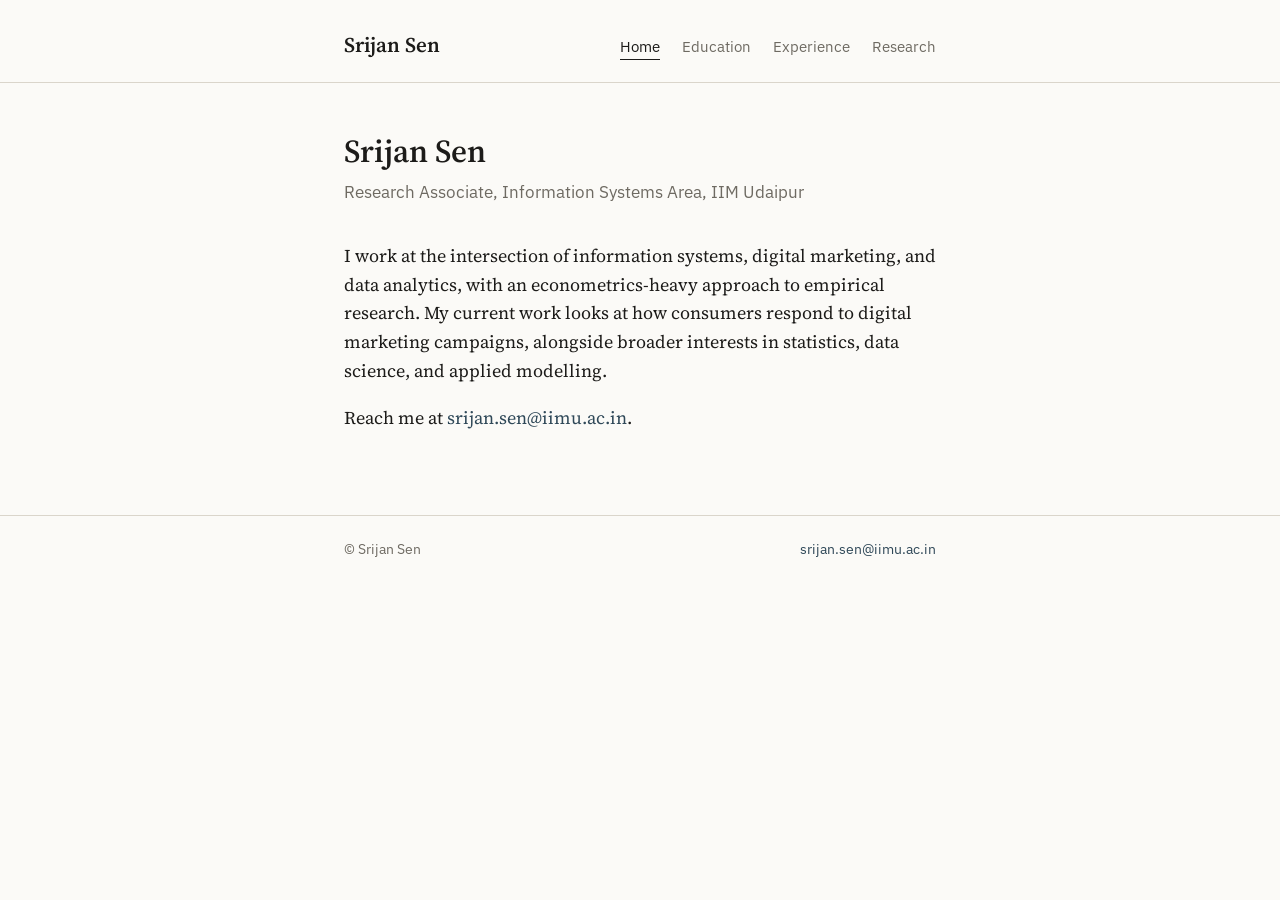
==== index.html @ 5dfbe0c3 "Add initial files" ====
<!DOCTYPE html>
<html lang="en">
<head>
<meta charset="UTF-8">
<meta name="viewport" content="width=device-width, initial-scale=1">
<title>Srijan Sen</title>
<meta name="description" content="Srijan Sen — Research Associate, Information Systems, IIM Udaipur.">
<link rel="stylesheet" href="style.css">
</head>
<body>
<header>
  <div class="wrap">
    <a class="wordmark" href="index.html">Srijan Sen</a>
    <nav>
      <a href="index.html" aria-current="page">Home</a>
      <a href="education.html">Education</a>
      <a href="experience.html">Experience</a>
      <a href="research.html">Research</a>
    </nav>
  </div>
</header>

<main>
  <div class="wrap">
    <h1>Srijan Sen</h1>
    <p class="lede">Research Associate, Information Systems Area, IIM Udaipur</p>

    <section>
      <p>I work at the intersection of information systems, digital marketing, and data analytics, with an econometrics-heavy approach to empirical research. My current work looks at how consumers respond to digital marketing campaigns, alongside broader interests in statistics, data science, and applied modelling.</p>
      <p>Reach me at <a href="mailto:srijan.sen@iimu.ac.in">srijan.sen@iimu.ac.in</a>.</p>
    </section>
  </div>
</main>

<footer>
  <div class="wrap">
    <span>&copy; Srijan Sen</span>
    <span><a href="mailto:srijan.sen@iimu.ac.in">srijan.sen@iimu.ac.in</a></span>
  </div>
</footer>
</body>
</html>
---- style.css ----
@import url('https://fonts.googleapis.com/css2?family=Source+Serif+4:ital,wght@0,400;0,600;1,400&family=IBM+Plex+Sans:wght@400;500&family=IBM+Plex+Mono:wght@400;500&display=swap');

:root {
  --paper: #fbfaf7;
  --ink: #1c1b19;
  --muted: #6e6a62;
  --line: #dad5cb;
  --accent: #2f4858;
}

* { box-sizing: border-box; }

html { -webkit-text-size-adjust: 100%; }

body {
  margin: 0;
  background: var(--paper);
  color: var(--ink);
  font-family: 'Source Serif 4', Georgia, serif;
  font-size: 18px;
  line-height: 1.6;
}

a {
  color: var(--accent);
  text-decoration: none;
  border-bottom: 1px solid transparent;
}
a:hover, a:focus-visible { border-bottom-color: var(--accent); }
a:focus-visible { outline: 2px solid var(--accent); outline-offset: 3px; }

.wrap {
  max-width: 640px;
  margin: 0 auto;
  padding: 0 24px;
}

header {
  border-bottom: 1px solid var(--line);
}
header .wrap {
  display: flex;
  align-items: baseline;
  justify-content: space-between;
  flex-wrap: wrap;
  padding-top: 28px;
  padding-bottom: 20px;
  gap: 12px 24px;
}
.wordmark {
  font-family: 'Source Serif 4', serif;
  font-size: 21px;
  font-weight: 600;
  color: var(--ink);
  border-bottom: none;
}
nav {
  font-family: 'IBM Plex Sans', sans-serif;
  font-size: 15px;
  display: flex;
  gap: 22px;
}
nav a {
  color: var(--muted);
  border-bottom: 1px solid transparent;
}
nav a:hover, nav a[aria-current="page"] {
  color: var(--ink);
  border-bottom-color: var(--ink);
}

main { padding: 48px 0 64px; }

h1 {
  font-size: 32px;
  font-weight: 600;
  margin: 0 0 8px;
  line-height: 1.25;
}
.lede {
  font-family: 'IBM Plex Sans', sans-serif;
  color: var(--muted);
  font-size: 17px;
  margin: 0 0 36px;
}

section + section { margin-top: 44px; }

.entry {
  display: grid;
  grid-template-columns: 128px 1fr;
  gap: 4px 20px;
  padding: 22px 0;
  border-top: 1px solid var(--line);
}
.entry:first-of-type { border-top: 1px solid var(--line); }
.entry .when {
  font-family: 'IBM Plex Mono', monospace;
  font-size: 13px;
  color: var(--muted);
  padding-top: 3px;
}
.entry .what { grid-column: 2; }
.entry h3 {
  font-size: 19px;
  font-weight: 600;
  margin: 0 0 3px;
}
.entry .org {
  font-family: 'IBM Plex Sans', sans-serif;
  font-size: 15px;
  color: var(--muted);
  margin: 0;
}
.entry p.desc {
  margin: 10px 0 0;
  font-size: 16px;
}
.tag {
  display: inline-block;
  font-family: 'IBM Plex Sans', sans-serif;
  font-size: 12.5px;
  color: var(--accent);
  margin-top: 10px;
}

@media (max-width: 520px) {
  .entry { grid-template-columns: 1fr; }
  .entry .when { padding-top: 0; }
  .entry .what { grid-column: 1; }
}

footer {
  border-top: 1px solid var(--line);
  font-family: 'IBM Plex Sans', sans-serif;
  font-size: 14px;
  color: var(--muted);
}
footer .wrap {
  padding: 22px 24px 40px;
  display: flex;
  justify-content: space-between;
  flex-wrap: wrap;
  gap: 8px;
}
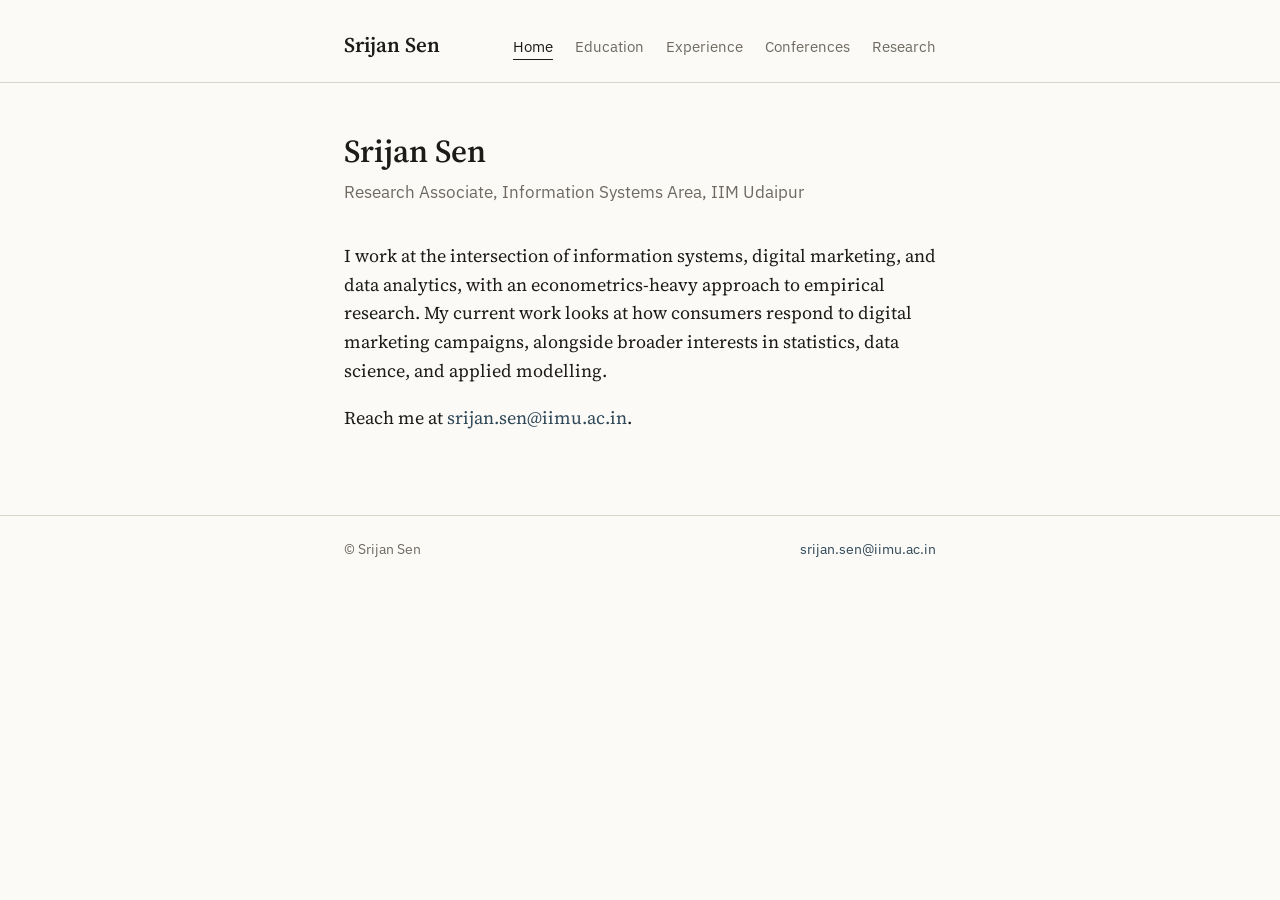
==== commit 45537f92: "Adding updated files" ====
--- a/index.html
+++ b/index.html
@@ -15,6 +15,7 @@
       <a href="index.html" aria-current="page">Home</a>
       <a href="education.html">Education</a>
       <a href="experience.html">Experience</a>
+      <a href="conferences.html">Conferences</a>
       <a href="research.html">Research</a>
     </nav>
   </div>
--- a/style.css
+++ b/style.css
@@ -123,6 +123,21 @@
   color: var(--accent);
   margin-top: 10px;
 }
+.coauthors {
+  font-family: 'IBM Plex Sans', sans-serif;
+  font-size: 14.5px;
+  font-style: italic;
+  color: var(--muted);
+  margin: 8px 0 0;
+}
+h2.section-head {
+  font-family: 'IBM Plex Sans', sans-serif;
+  font-size: 14px;
+  font-weight: 500;
+  color: var(--muted);
+  margin: 0 0 4px;
+  letter-spacing: 0.02em;
+}
 
 @media (max-width: 520px) {
   .entry { grid-template-columns: 1fr; }
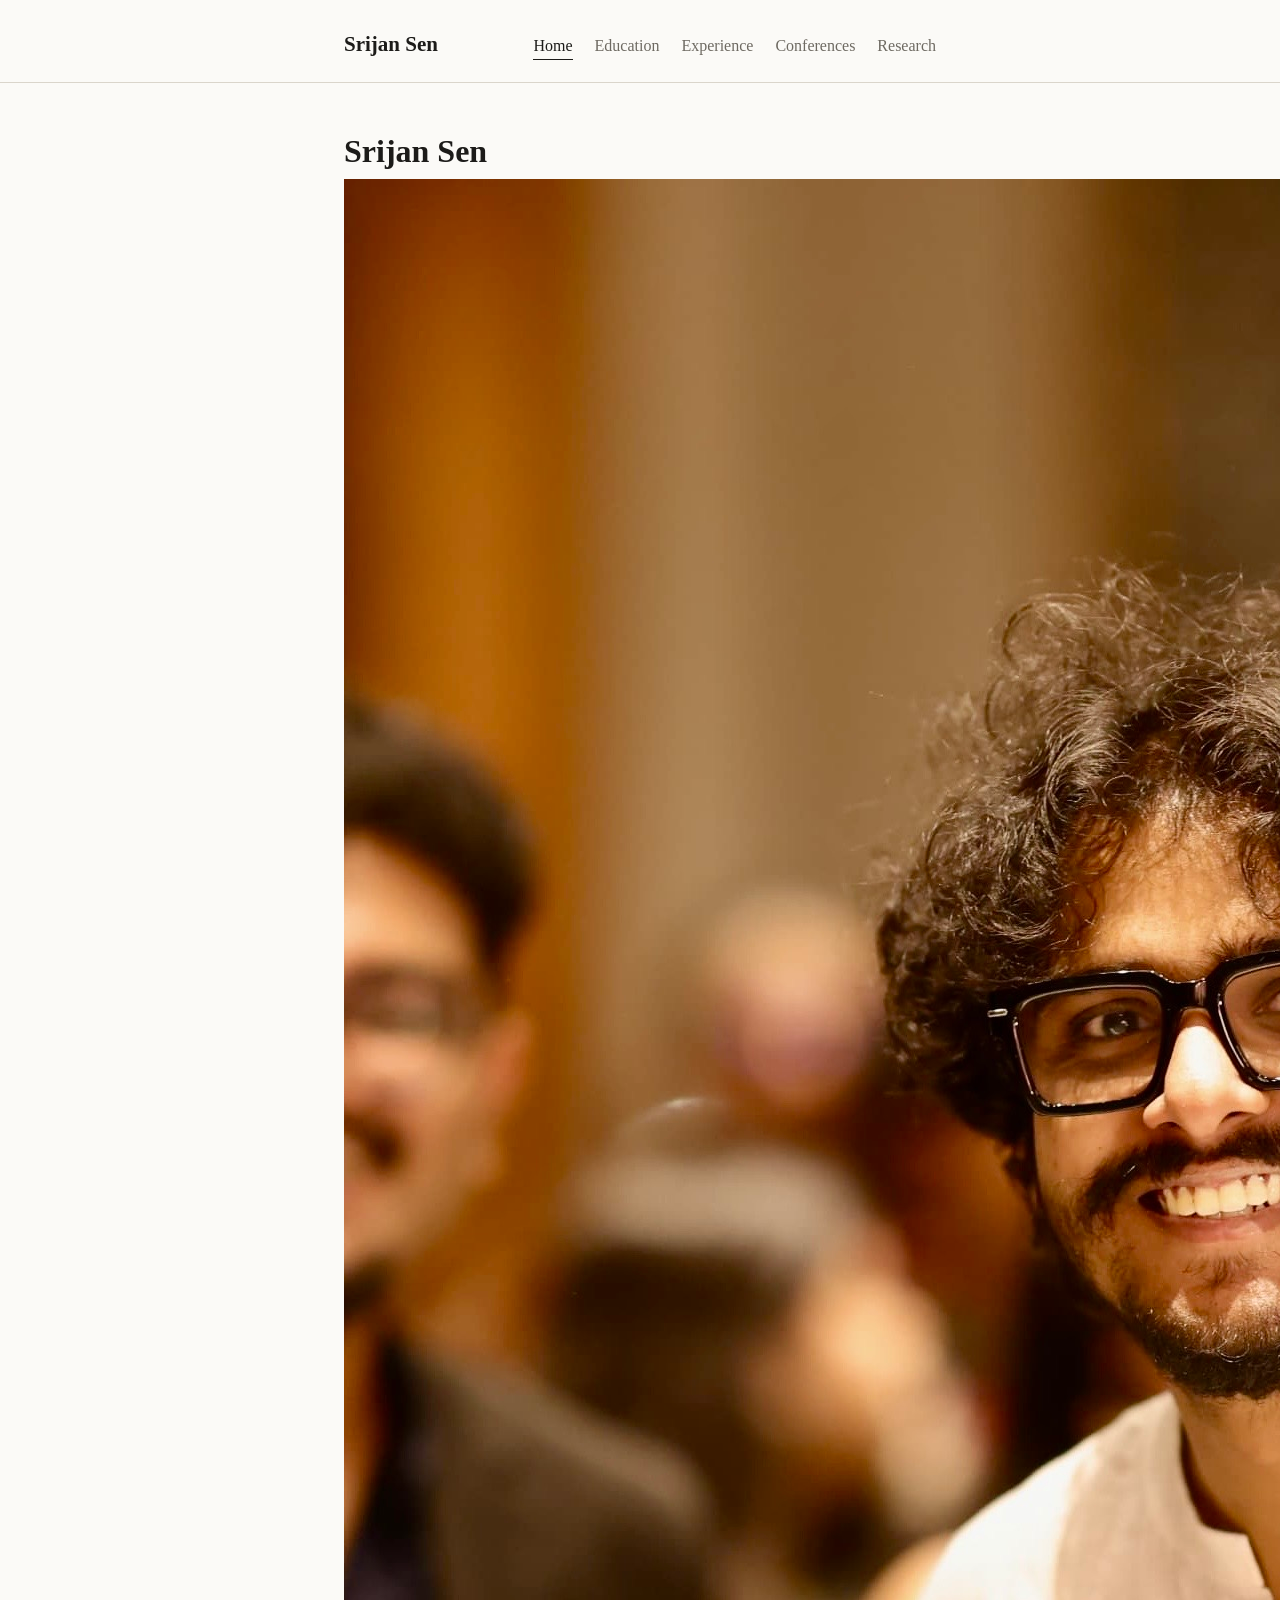
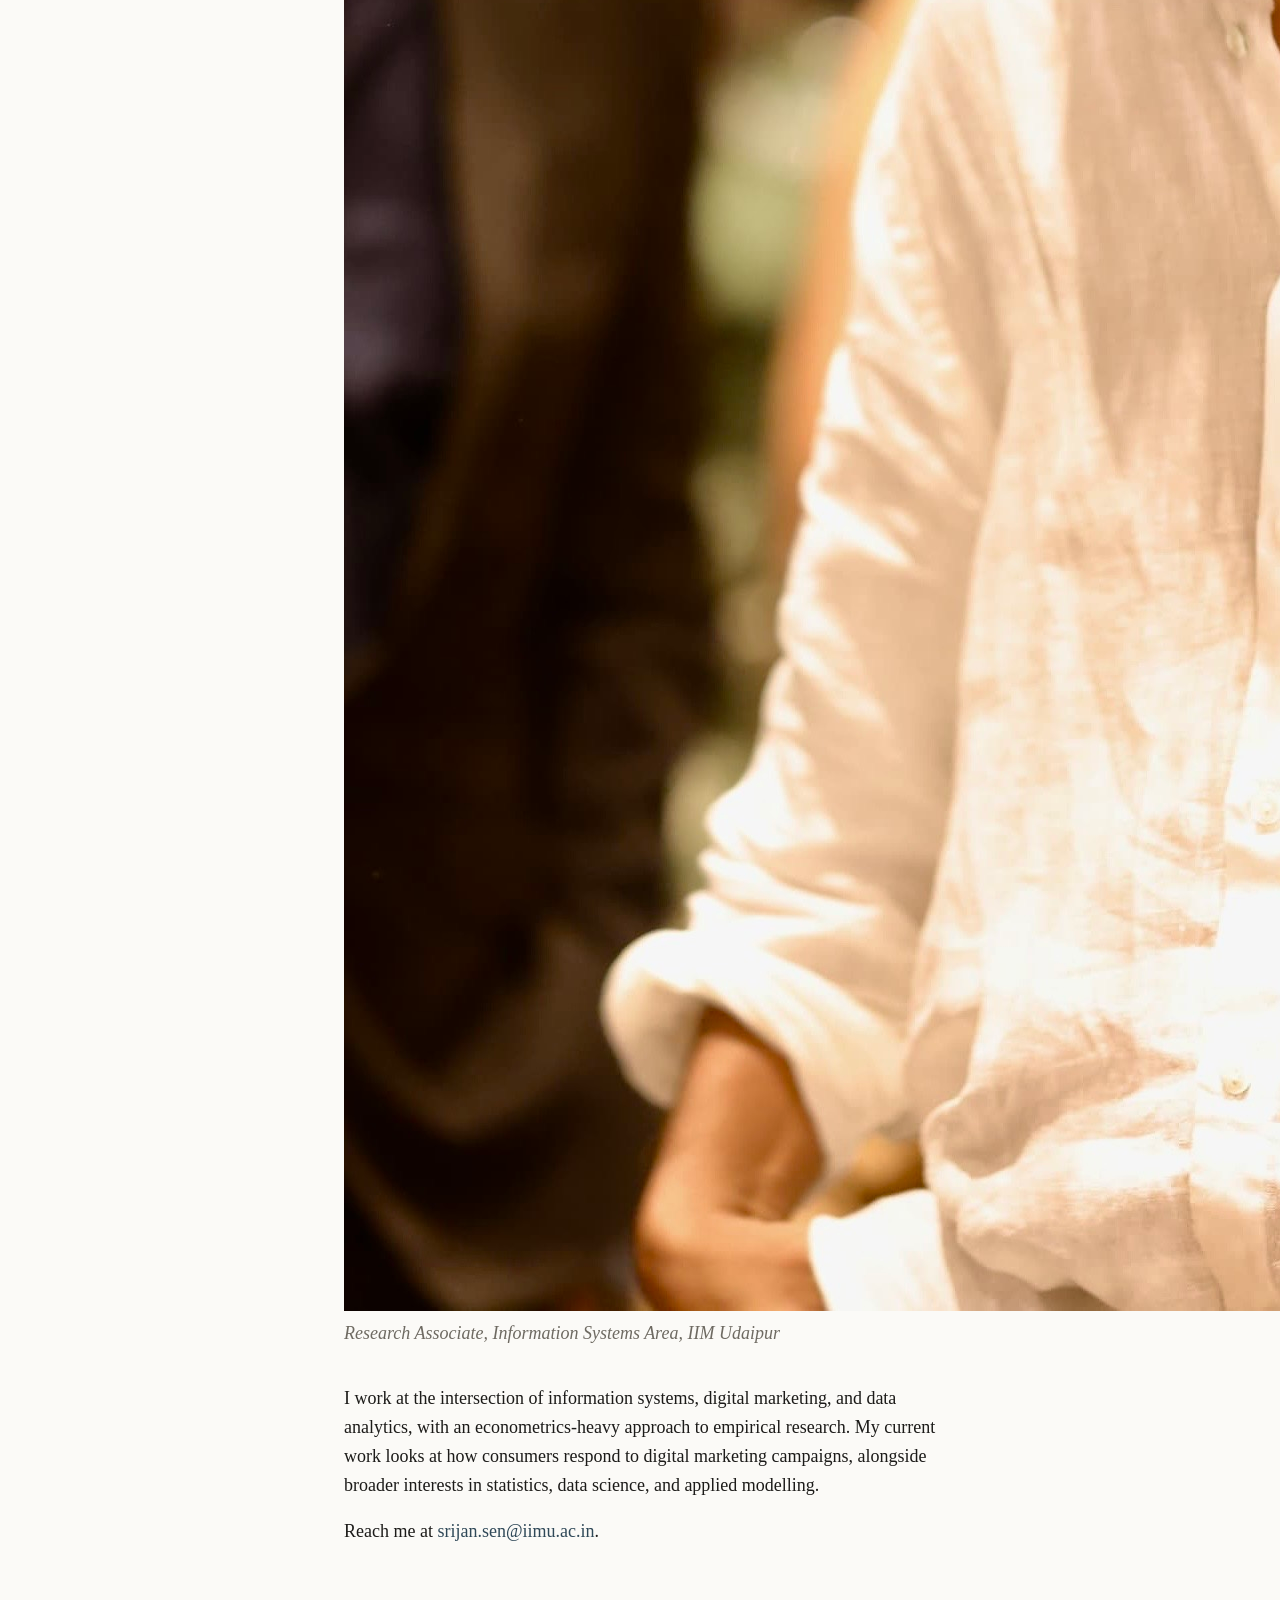
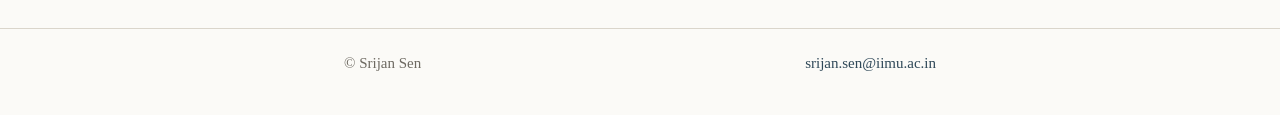
==== commit 8130fae5: "photo1 upload" ====
--- a/index.html
+++ b/index.html
@@ -24,6 +24,7 @@
 <main>
   <div class="wrap">
     <h1>Srijan Sen</h1>
+    <img class="avatar" src="7394c711-483c-497b-8432-6cd4c6ecdd30 2.jpg" alt="Srijan Sen">
     <p class="lede">Research Associate, Information Systems Area, IIM Udaipur</p>
 
     <section>
--- a/style.css
+++ b/style.css
@@ -1,11 +1,10 @@
-@import url('https://fonts.googleapis.com/css2?family=Source+Serif+4:ital,wght@0,400;0,600;1,400&family=IBM+Plex+Sans:wght@400;500&family=IBM+Plex+Mono:wght@400;500&display=swap');
-
 :root {
   --paper: #fbfaf7;
   --ink: #1c1b19;
   --muted: #6e6a62;
   --line: #dad5cb;
   --accent: #2f4858;
+  --serif: Georgia, 'Palatino Linotype', Palatino, 'Book Antiqua', 'Iowan Old Style', serif;
 }
 
 * { box-sizing: border-box; }
@@ -16,7 +15,7 @@
   margin: 0;
   background: var(--paper);
   color: var(--ink);
-  font-family: 'Source Serif 4', Georgia, serif;
+  font-family: var(--serif);
   font-size: 18px;
   line-height: 1.6;
 }
@@ -48,15 +47,15 @@
   gap: 12px 24px;
 }
 .wordmark {
-  font-family: 'Source Serif 4', serif;
+  font-family: var(--serif);
   font-size: 21px;
-  font-weight: 600;
+  font-weight: 700;
   color: var(--ink);
   border-bottom: none;
 }
 nav {
-  font-family: 'IBM Plex Sans', sans-serif;
-  font-size: 15px;
+  font-family: var(--serif);
+  font-size: 16px;
   display: flex;
   gap: 22px;
 }
@@ -72,15 +71,17 @@
 main { padding: 48px 0 64px; }
 
 h1 {
+  font-family: var(--serif);
   font-size: 32px;
-  font-weight: 600;
+  font-weight: 700;
   margin: 0 0 8px;
   line-height: 1.25;
 }
 .lede {
-  font-family: 'IBM Plex Sans', sans-serif;
+  font-family: var(--serif);
+  font-style: italic;
   color: var(--muted);
-  font-size: 17px;
+  font-size: 18px;
   margin: 0 0 36px;
 }
 
@@ -95,22 +96,31 @@
 }
 .entry:first-of-type { border-top: 1px solid var(--line); }
 .entry .when {
-  font-family: 'IBM Plex Mono', monospace;
-  font-size: 13px;
+  font-family: var(--serif);
+  font-size: 15px;
   color: var(--muted);
   padding-top: 3px;
 }
 .entry .what { grid-column: 2; }
 .entry h3 {
+  font-family: var(--serif);
   font-size: 19px;
-  font-weight: 600;
+  font-weight: 700;
   margin: 0 0 3px;
+  line-height: 1.35;
 }
 .entry .org {
-  font-family: 'IBM Plex Sans', sans-serif;
-  font-size: 15px;
+  font-family: var(--serif);
+  font-size: 16px;
   color: var(--muted);
   margin: 0;
+}
+.entry .coauthors {
+  font-family: var(--serif);
+  font-style: italic;
+  font-size: 16px;
+  color: var(--muted);
+  margin: 6px 0 0;
 }
 .entry p.desc {
   margin: 10px 0 0;
@@ -118,25 +128,19 @@
 }
 .tag {
   display: inline-block;
-  font-family: 'IBM Plex Sans', sans-serif;
-  font-size: 12.5px;
+  font-family: var(--serif);
+  font-style: italic;
+  font-size: 14px;
   color: var(--accent);
   margin-top: 10px;
 }
-.coauthors {
-  font-family: 'IBM Plex Sans', sans-serif;
-  font-size: 14.5px;
+h2.section-head {
+  font-family: var(--serif);
+  font-size: 15px;
   font-style: italic;
-  color: var(--muted);
-  margin: 8px 0 0;
-}
-h2.section-head {
-  font-family: 'IBM Plex Sans', sans-serif;
-  font-size: 14px;
-  font-weight: 500;
+  font-weight: 400;
   color: var(--muted);
   margin: 0 0 4px;
-  letter-spacing: 0.02em;
 }
 
 @media (max-width: 520px) {
@@ -147,8 +151,8 @@
 
 footer {
   border-top: 1px solid var(--line);
-  font-family: 'IBM Plex Sans', sans-serif;
-  font-size: 14px;
+  font-family: var(--serif);
+  font-size: 15px;
   color: var(--muted);
 }
 footer .wrap {
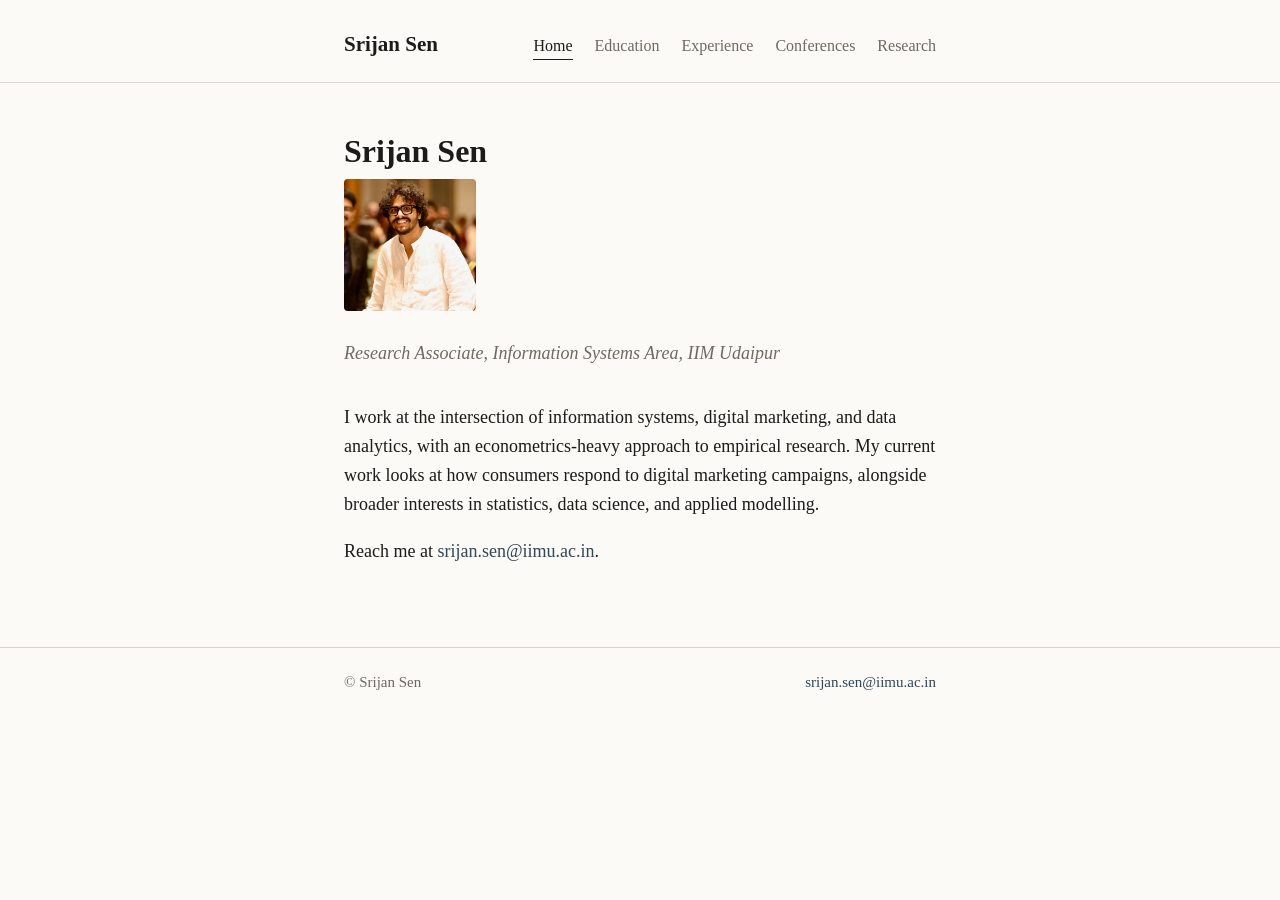
==== commit f574b32c: "Update avatar image source in index.html" ====
--- a/index.html
+++ b/index.html
@@ -24,7 +24,7 @@
 <main>
   <div class="wrap">
     <h1>Srijan Sen</h1>
-    <img class="avatar" src="7394c711-483c-497b-8432-6cd4c6ecdd30 2.jpg" alt="Srijan Sen">
+    <img class="avatar" src="photo1.jpg" alt="Srijan Sen">
     <p class="lede">Research Associate, Information Systems Area, IIM Udaipur</p>
 
     <section>
--- a/style.css
+++ b/style.css
@@ -143,6 +143,15 @@
   margin: 0 0 4px;
 }
 
+.avatar {
+  width: 132px;
+  height: 132px;
+  object-fit: cover;
+  border-radius: 4px;
+  margin: 4px 0 28px;
+  display: block;
+}
+
 @media (max-width: 520px) {
   .entry { grid-template-columns: 1fr; }
   .entry .when { padding-top: 0; }
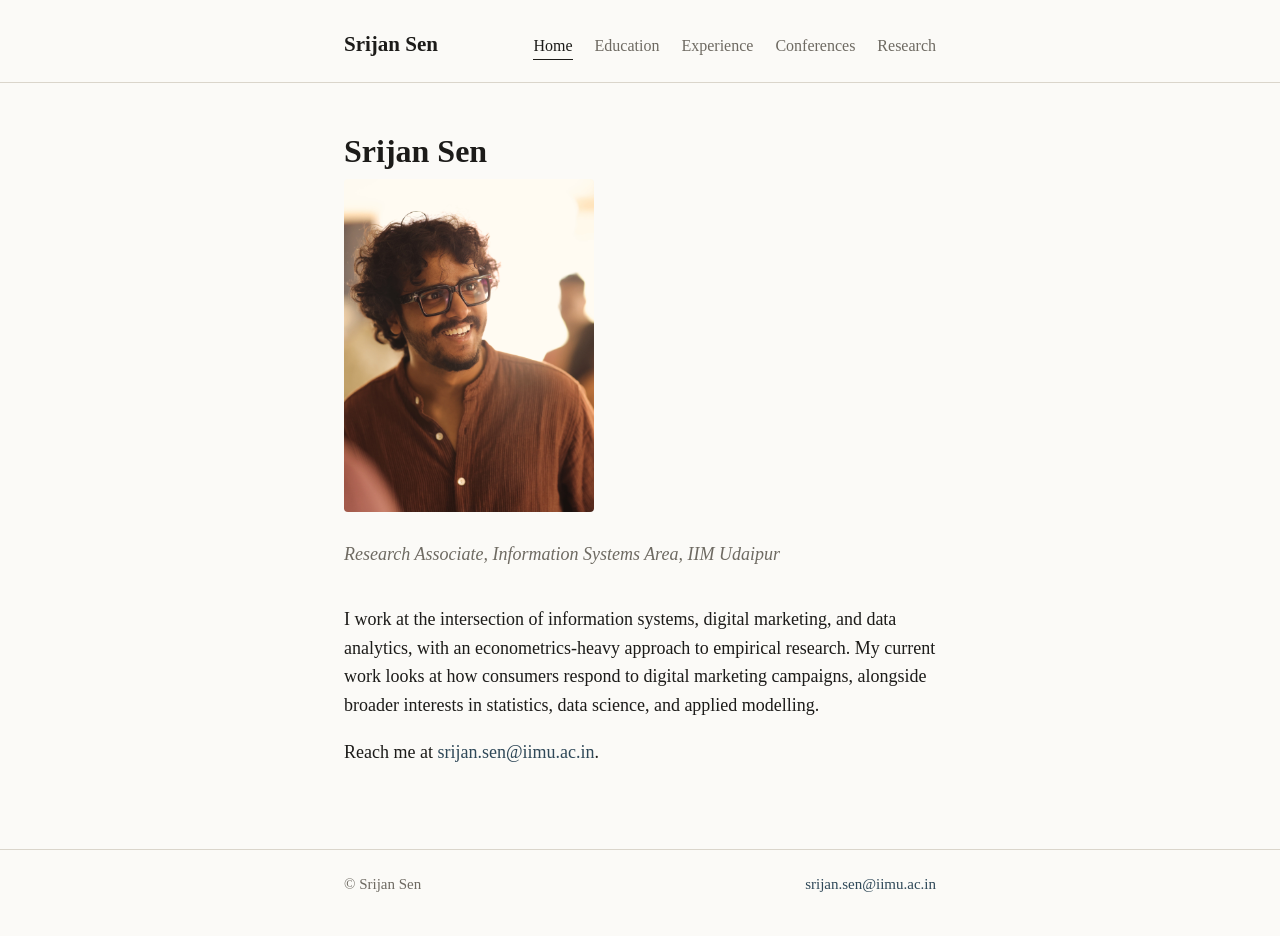
==== commit a663b246: "Update avatar image source in index.html" ====
--- a/index.html
+++ b/index.html
@@ -24,7 +24,7 @@
 <main>
   <div class="wrap">
     <h1>Srijan Sen</h1>
-    <img class="avatar" src="photo1.jpg" alt="Srijan Sen">
+    <img class="avatar" src="photo2.JPG" alt="Srijan Sen">
     <p class="lede">Research Associate, Information Systems Area, IIM Udaipur</p>
 
     <section>
--- a/style.css
+++ b/style.css
@@ -144,8 +144,8 @@
 }
 
 .avatar {
-  width: 132px;
-  height: 132px;
+  width: 250px;
+  height: auto;
   object-fit: cover;
   border-radius: 4px;
   margin: 4px 0 28px;
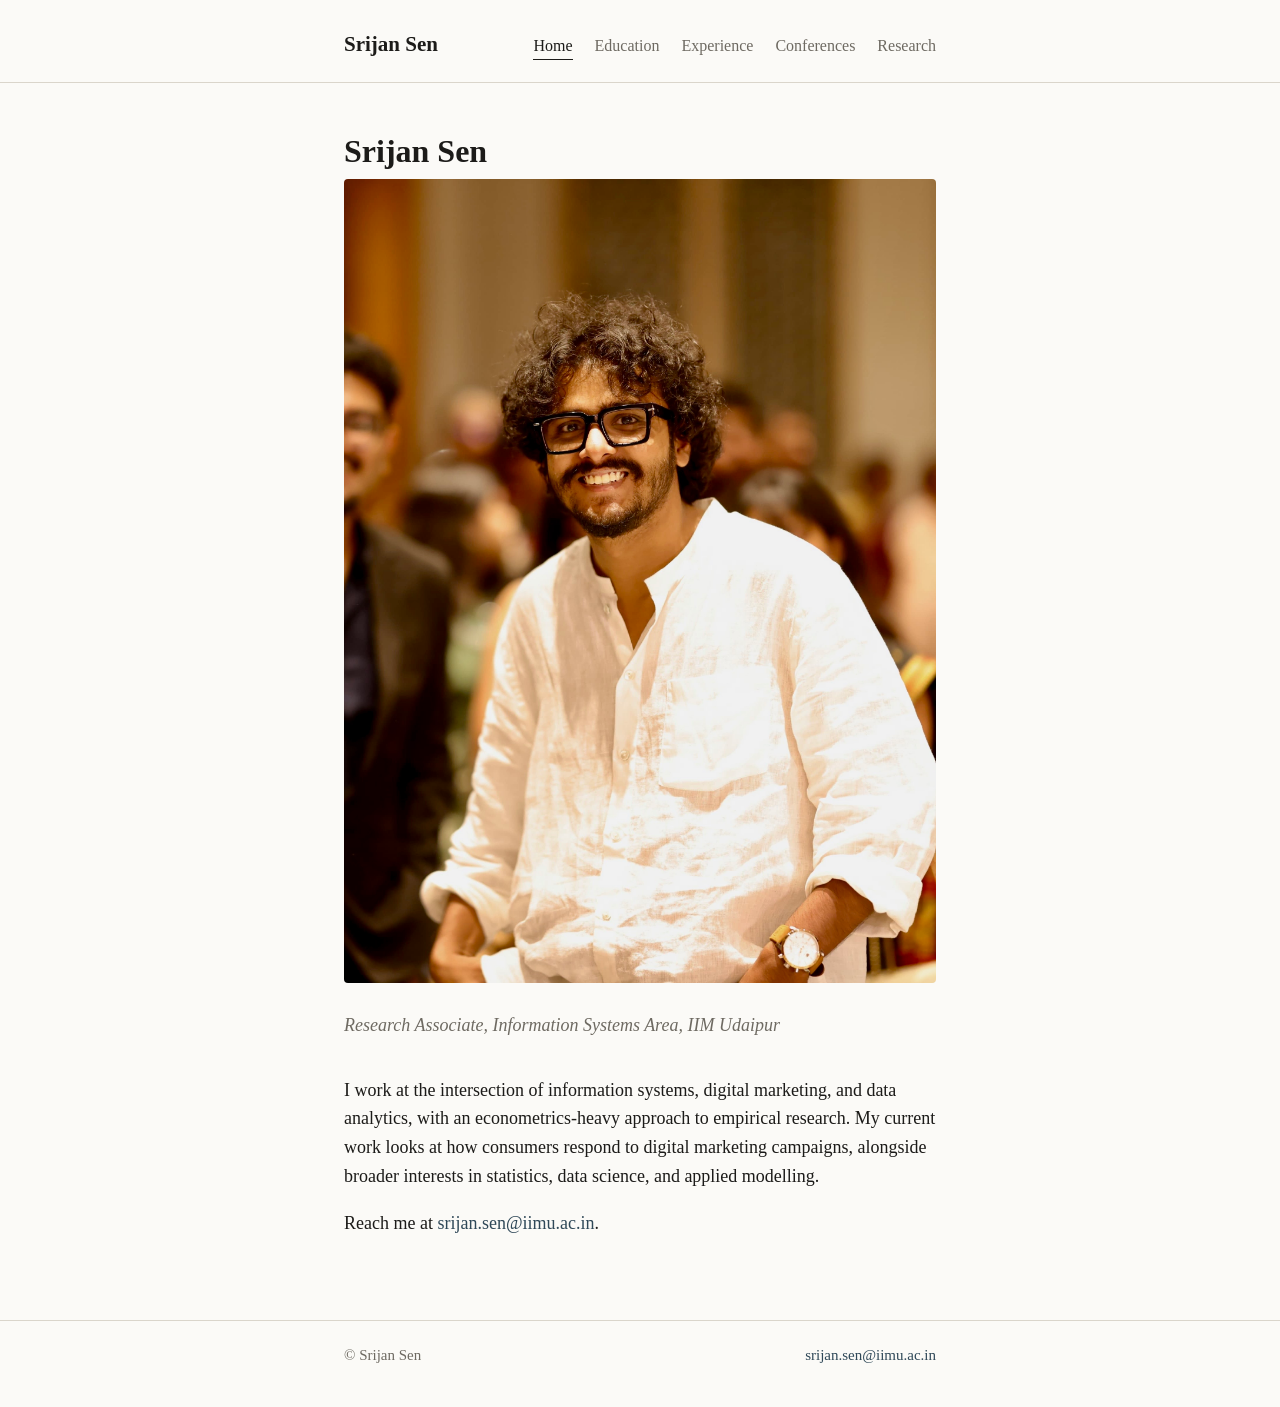
==== commit 3944dbcc: "Update index.html" ====
--- a/index.html
+++ b/index.html
@@ -24,7 +24,7 @@
 <main>
   <div class="wrap">
     <h1>Srijan Sen</h1>
-    <img class="avatar" src="photo2.JPG" alt="Srijan Sen">
+    <img class="avatar" src="photo1.jpg" alt="Srijan Sen">
     <p class="lede">Research Associate, Information Systems Area, IIM Udaipur</p>
 
     <section>
--- a/style.css
+++ b/style.css
@@ -144,7 +144,7 @@
 }
 
 .avatar {
-  width: 250px;
+  width: 100%;
   height: auto;
   object-fit: cover;
   border-radius: 4px;
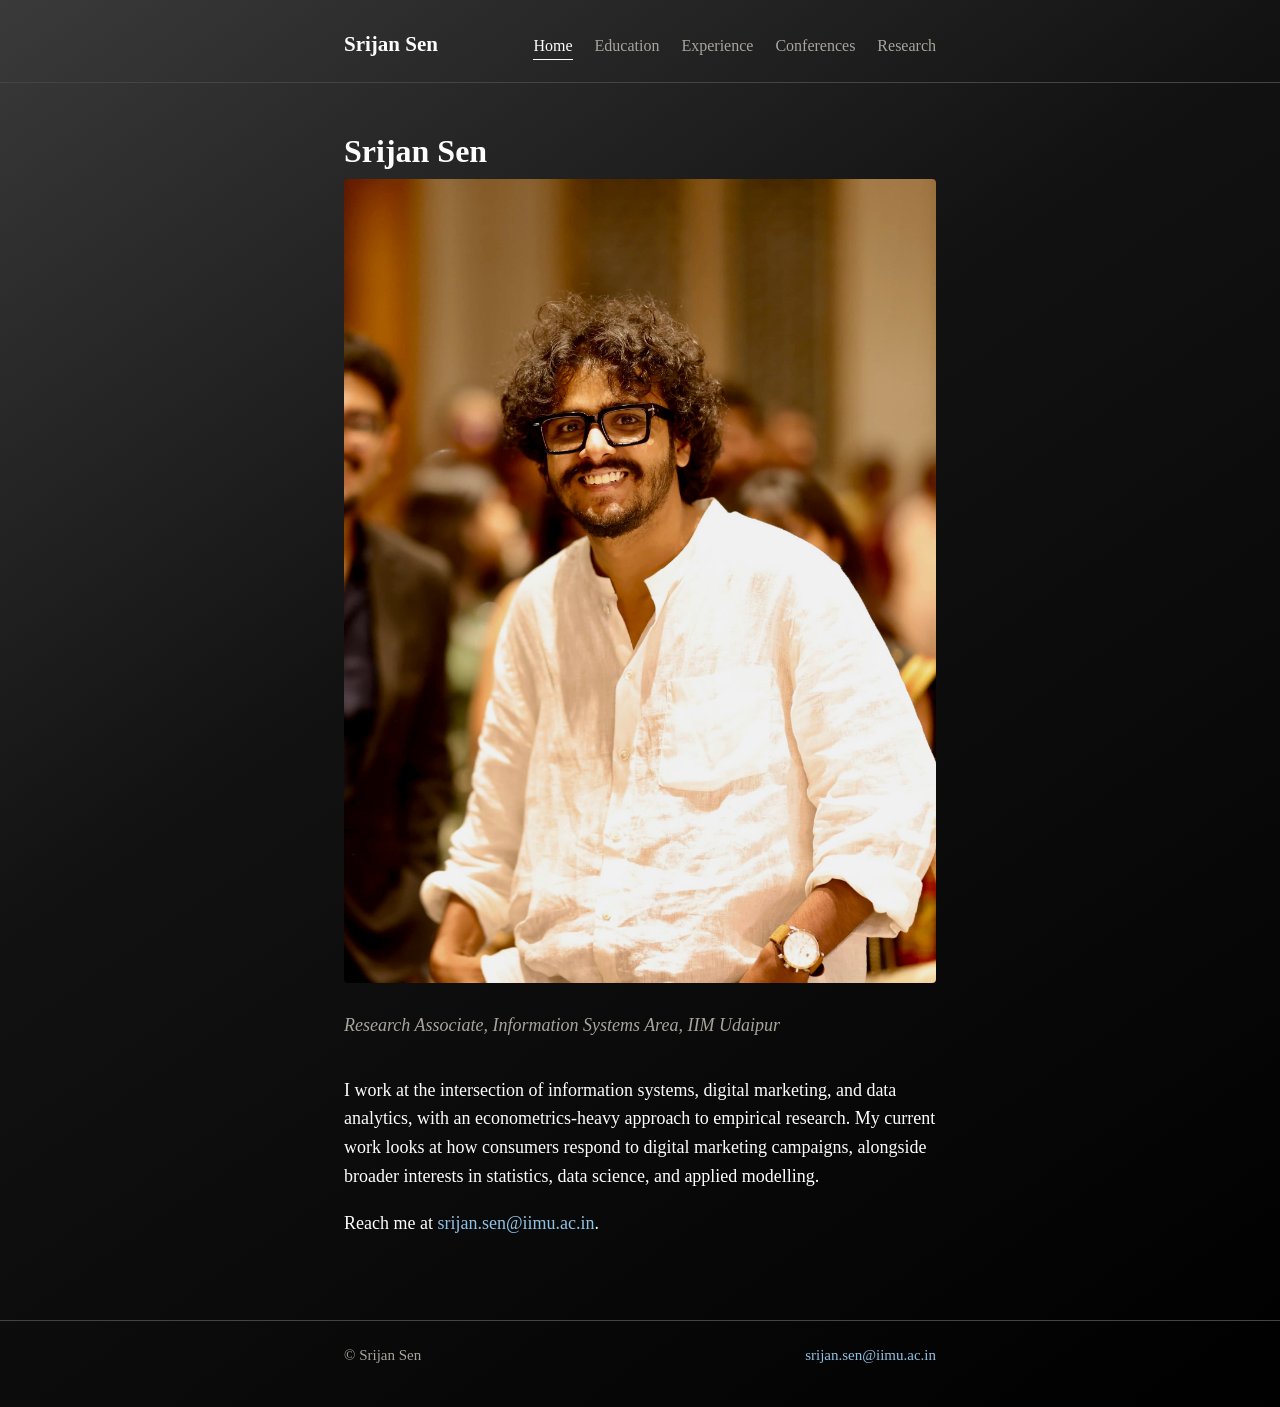
==== commit 49f4c56e: "Update stylesheet link with versioning" ====
--- a/index.html
+++ b/index.html
@@ -5,7 +5,7 @@
 <meta name="viewport" content="width=device-width, initial-scale=1">
 <title>Srijan Sen</title>
 <meta name="description" content="Srijan Sen — Research Associate, Information Systems, IIM Udaipur.">
-<link rel="stylesheet" href="style.css">
+<link rel="stylesheet" href="style.css?v=2">
 </head>
 <body>
 <header>
--- a/style.css
+++ b/style.css
@@ -1,9 +1,9 @@
 :root {
-  --paper: #fbfaf7;
-  --ink: #1c1b19;
-  --muted: #6e6a62;
-  --line: #dad5cb;
-  --accent: #2f4858;
+  --paper: #121212; /* Solid fallback color */
+  --ink: #fdfdfd; 
+  --muted: #a8a49c; 
+  --line: #444444; 
+  --accent: #8fc1e3; 
   --serif: Georgia, 'Palatino Linotype', Palatino, 'Book Antiqua', 'Iowan Old Style', serif;
 }
 
@@ -13,7 +13,9 @@
 
 body {
   margin: 0;
-  background: var(--paper);
+  background-color: var(--paper);
+  background-image: linear-gradient(145deg, #3a3a3a 0%, #121212 40%, #000000 100%);
+  min-height: 100vh;
   color: var(--ink);
   font-family: var(--serif);
   font-size: 18px;
@@ -58,6 +60,7 @@
   font-size: 16px;
   display: flex;
   gap: 22px;
+  flex-wrap: wrap; /* This controls the mobile text wrapping */
 }
 nav a {
   color: var(--muted);
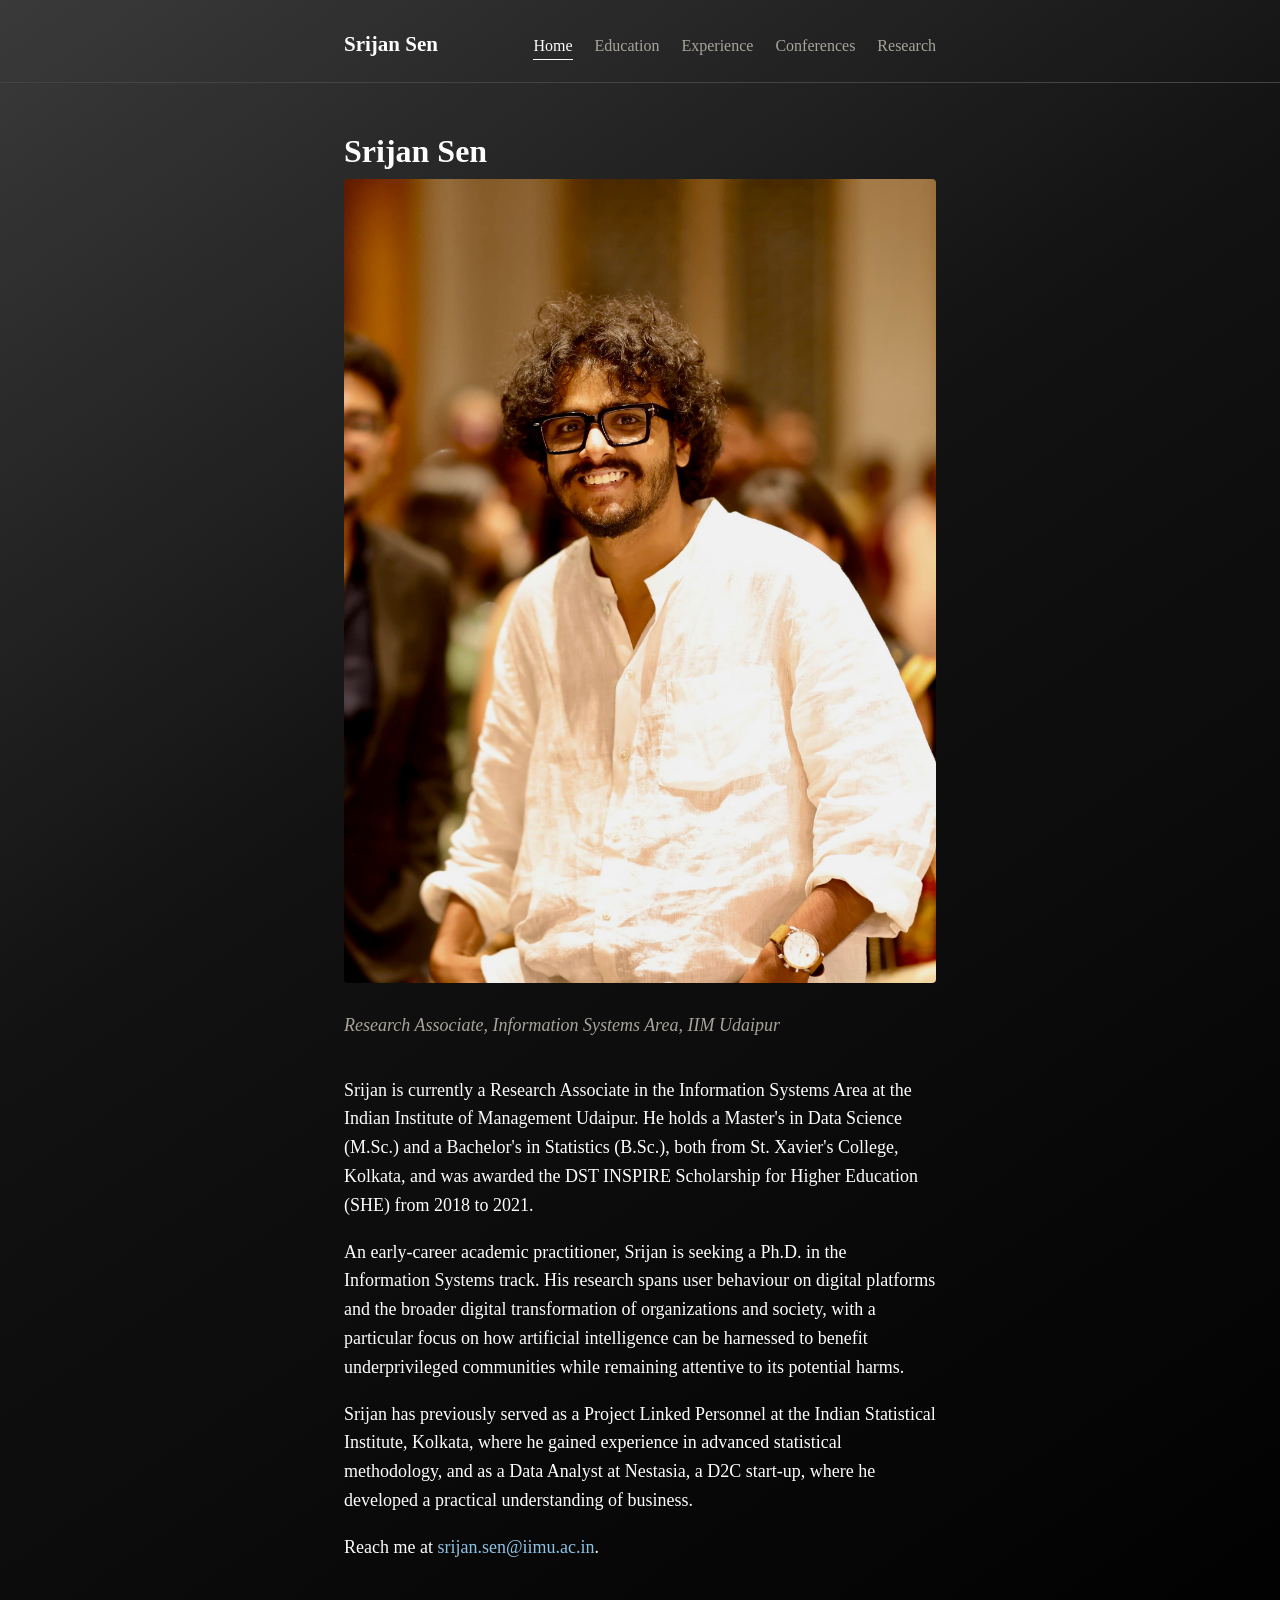
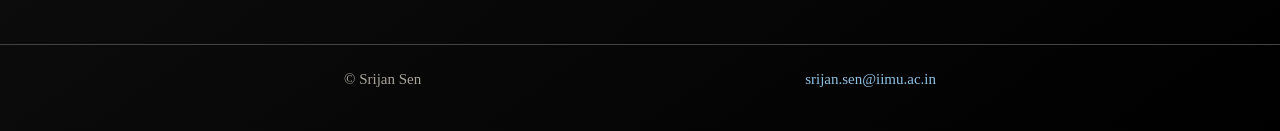
==== commit 3c9cd8a1: "Revise personal details and research interests Updated personal description and background informati" ====
--- a/index.html
+++ b/index.html
@@ -28,7 +28,9 @@
     <p class="lede">Research Associate, Information Systems Area, IIM Udaipur</p>
 
     <section>
-      <p>I work at the intersection of information systems, digital marketing, and data analytics, with an econometrics-heavy approach to empirical research. My current work looks at how consumers respond to digital marketing campaigns, alongside broader interests in statistics, data science, and applied modelling.</p>
+      <p>Srijan is currently a Research Associate in the Information Systems Area at the Indian Institute of Management Udaipur. He holds a Master's in Data Science (M.Sc.) and a Bachelor's in Statistics (B.Sc.), both from St. Xavier's College, Kolkata, and was awarded the DST INSPIRE Scholarship for Higher Education (SHE) from 2018 to 2021.</p>
+      <p>An early-career academic practitioner, Srijan is seeking a Ph.D. in the Information Systems track. His research spans user behaviour on digital platforms and the broader digital transformation of organizations and society, with a particular focus on how artificial intelligence can be harnessed to benefit underprivileged communities while remaining attentive to its potential harms.</p>
+      <p>Srijan has previously served as a Project Linked Personnel at the Indian Statistical Institute, Kolkata, where he gained experience in advanced statistical methodology, and as a Data Analyst at Nestasia, a D2C start-up, where he developed a practical understanding of business.</p>
       <p>Reach me at <a href="mailto:srijan.sen@iimu.ac.in">srijan.sen@iimu.ac.in</a>.</p>
     </section>
   </div>
